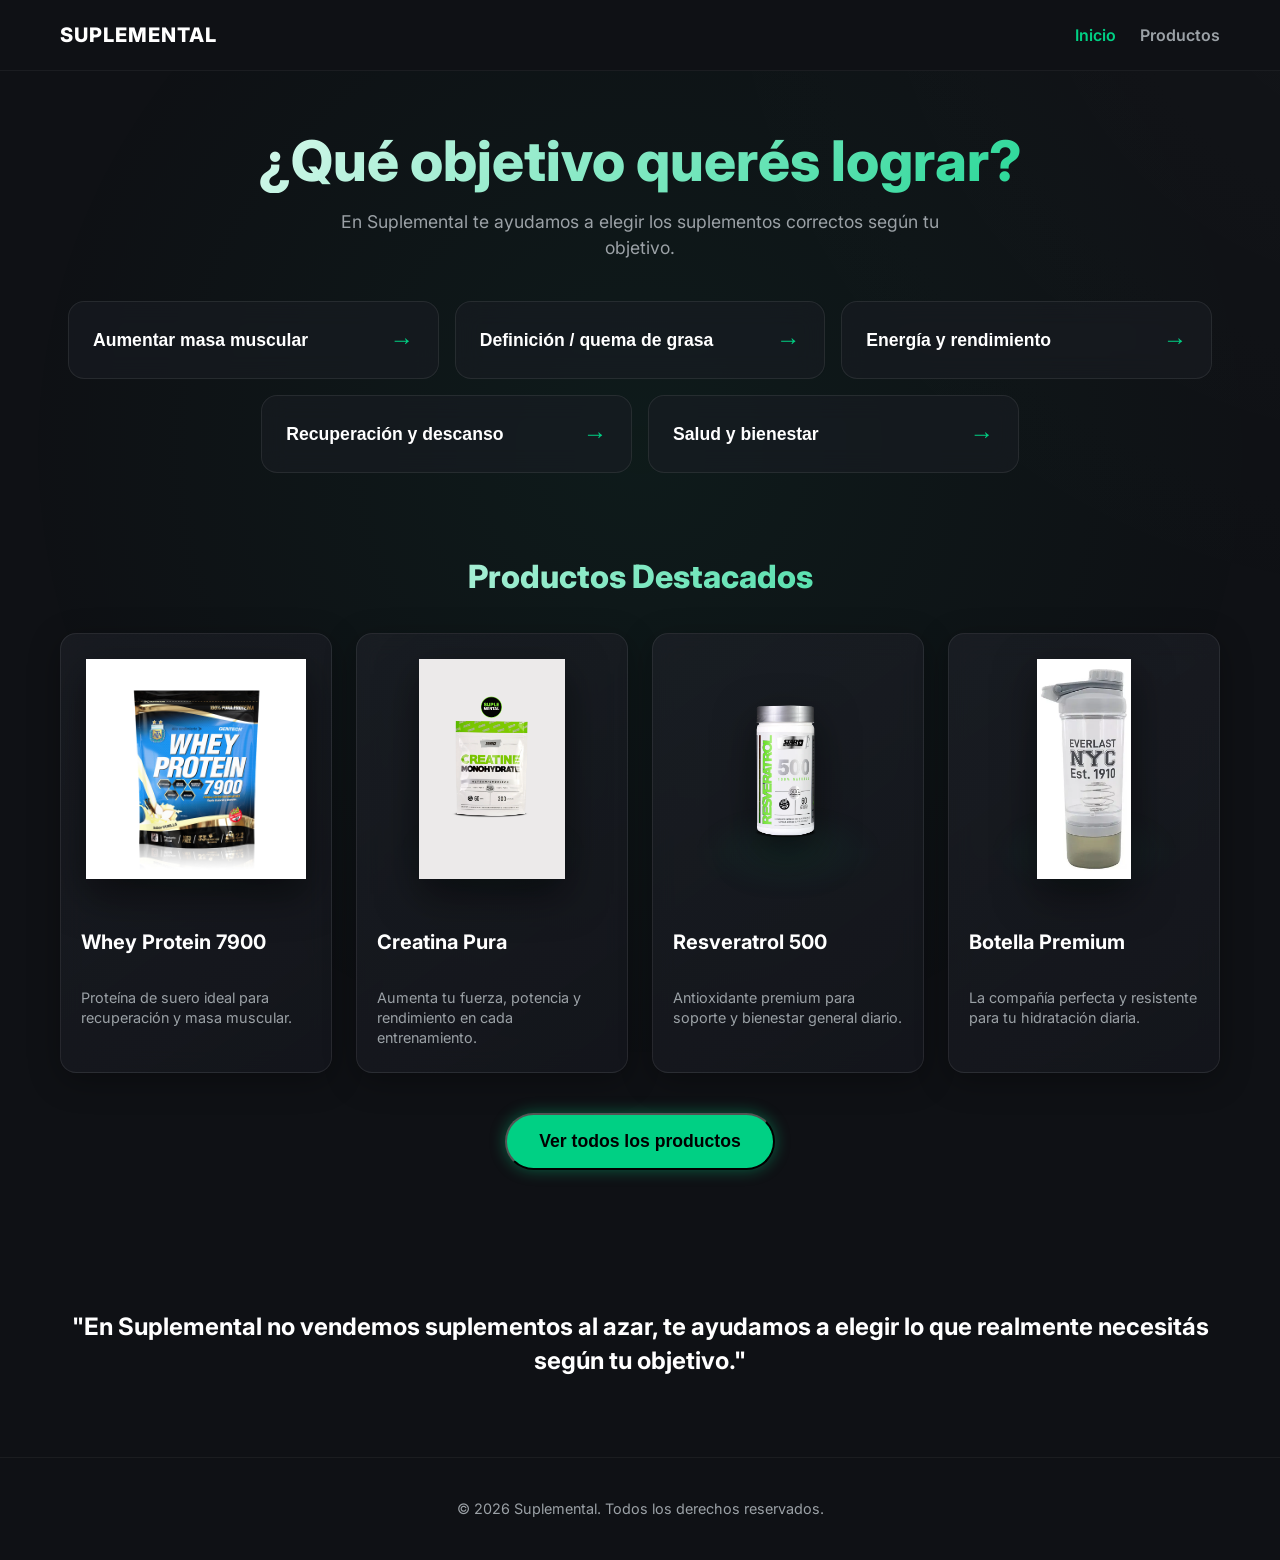
==== suplemental-landing/index.html @ ebc81d67 "primera prueba" ====
<!DOCTYPE html>
<html lang="es">
<head>
    <meta charset="UTF-8">
    <meta name="viewport" content="width=device-width, initial-scale=1.0, maximum-scale=1.0, user-scalable=no">
    <meta name="description" content="Suplemental te ayuda a elegir los suplementos correctos según tu objetivo personal.">
    <title>Suplemental | Alcanza tu Objetivo</title>
    <link href="https://fonts.googleapis.com/css2?family=Inter:wght@400;500;700;800&display=swap" rel="stylesheet">
    <link rel="stylesheet" href="css/main.css">
</head>
<body>
    
    <nav class="navbar">
        <div class="container nav-container">
            <div class="logo">SUPLEMENTAL</div>
            <ul class="nav-links">
                <li><a href="#" id="link-home" class="active">Inicio</a></li>
                <li><a href="#" id="link-products">Productos</a></li>
            </ul>
        </div>
    </nav>

    <main id="app-container">
        
        <!-- HOME VIEW -->
        <section id="view-home" class="view active">
            
            <header class="hero">
                <div class="container">
                    <h1 class="hero-title">¿Qué objetivo querés lograr?</h1>
                    <p class="hero-subtitle">En Suplemental te ayudamos a elegir los suplementos correctos según tu objetivo.</p>
                </div>
            </header>

            <section class="objectives-section">
                <div class="container">
                    <div class="objectives-grid">
                        <button class="card-objective" data-target="masa">
                            <div class="card-content">
                                <h3>Aumentar masa muscular</h3>
                                <div class="card-arrow">→</div>
                            </div>
                        </button>
                        <button class="card-objective" data-target="definicion">
                            <div class="card-content">
                                <h3>Definición / quema de grasa</h3>
                                <div class="card-arrow">→</div>
                            </div>
                        </button>
                        <button class="card-objective" data-target="energia">
                            <div class="card-content">
                                <h3>Energía y rendimiento</h3>
                                <div class="card-arrow">→</div>
                            </div>
                        </button>
                        <button class="card-objective" data-target="recuperacion">
                            <div class="card-content">
                                <h3>Recuperación y descanso</h3>
                                <div class="card-arrow">→</div>
                            </div>
                        </button>
                        <button class="card-objective" data-target="salud">
                            <div class="card-content">
                                <h3>Salud y bienestar</h3>
                                <div class="card-arrow">→</div>
                            </div>
                        </button>
                    </div>
                </div>
            </section>

            <!-- Premium Product Showcase -->
            <section class="products-showcase">
                <div class="container">
                    <h2 class="showcase-title">Productos Destacados</h2>
                    <div class="products-grid">
                        <div class="product-card">
                            <div class="product-img-wrapper">
                                <img src="img-imp/whey_protein.jpg" alt="Whey Protein 7900 Vainilla">
                            </div>
                            <div class="product-info">
                                <h3>Whey Protein 7900</h3>
                                <p>Proteína de suero ideal para recuperación y masa muscular.</p>
                            </div>
                        </div>
                        <div class="product-card">
                            <div class="product-img-wrapper">
                                <img src="img-imp/creatina.png" alt="Creatina Monohidratada">
                            </div>
                            <div class="product-info">
                                <h3>Creatina Pura</h3>
                                <p>Aumenta tu fuerza, potencia y rendimiento en cada entrenamiento.</p>
                            </div>
                        </div>
                        <div class="product-card">
                            <div class="product-img-wrapper">
                                <img src="img-imp/resveratrol.webp" alt="Resveratrol 500">
                            </div>
                            <div class="product-info">
                                <h3>Resveratrol 500</h3>
                                <p>Antioxidante premium para soporte y bienestar general diario.</p>
                            </div>
                        </div>
                        <div class="product-card">
                            <div class="product-img-wrapper">
                                <img src="img-imp/botella.webp" alt="Botella Premium">
                            </div>
                            <div class="product-info">
                                <h3>Botella Premium</h3>
                                <p>La compañía perfecta y resistente para tu hidratación diaria.</p>
                            </div>
                        </div>
                    </div>
                    
                    <div style="text-align: center; margin-top: 40px;">
                        <button id="btn-view-all" class="btn-cta" style="animation: none;">Ver todos los productos</button>
                    </div>
                </div>
            </section>

            <!-- Brand Concept -->
            <section class="concept-section">
                <div class="container">
                    <h2 class="concept-message">"En Suplemental no vendemos suplementos al azar, te ayudamos a elegir lo que realmente necesitás según tu objetivo."</h2>
                </div>
            </section>

        </section>

        <!-- DYNAMIC OBJECTIVE VIEW -->
        <section id="view-objective" class="view">
            <div class="container">
                <button class="btn-back" id="btn-back">
                    <span class="icon">←</span> Volver a objetivos
                </button>
                
                <div id="objective-dynamic-content" class="objective-content">
                    <!-- Javascript will inject the content here -->
                </div>
            </div>
        </section>

        <!-- PRODUCTS VIEW -->
        <section id="view-products" class="view">
            <div class="container">
                <header class="products-header">
                    <h2>Catálogo de Productos</h2>
                    <p>Encuentra todo lo que necesitas para tu entrenamiento</p>
                </header>

                <div class="filters-container">
                    <!-- Brand Filters -->
                    <div class="filter-group">
                        <span class="filter-label">Marca:</span>
                        <div class="filter-buttons" id="brand-filters">
                            <button class="filter-btn active" data-filter="all">Todas</button>
                            <button class="filter-btn" data-filter="Star Nutrition">Star Nutrition</button>
                            <button class="filter-btn" data-filter="Body Advance">Body Advance</button>
                        </div>
                    </div>

                    <!-- Category Filters -->
                    <div class="filter-group">
                        <span class="filter-label">Categoría:</span>
                        <div class="filter-buttons" id="category-filters">
                            <button class="filter-btn active" data-filter="all">Todas</button>
                            <button class="filter-btn" data-filter="proteina">Proteínas</button>
                            <button class="filter-btn" data-filter="creatina">Creatinas</button>
                            <button class="filter-btn" data-filter="aminoacidos">Aminoácidos</button>
                            <button class="filter-btn" data-filter="energia">Energía / Pre-entreno</button>
                            <button class="filter-btn" data-filter="salud">Salud / Bienestar</button>
                            <button class="filter-btn" data-filter="accesorios">Accesorios</button>
                        </div>
                    </div>
                </div>

                <!-- Products Grid -->
                <div id="catalog-grid" class="products-grid catalog-mode">
                    <!-- Javascript will inject the product cards here -->
                </div>
            </div>
        </section>

    </main>

    <footer class="footer">
        <div class="container">
            <p>&copy; 2026 Suplemental. Todos los derechos reservados.</p>
        </div>
    </footer>

    <script src="js/data.js"></script>
    <script src="js/app.js"></script>
</body>
</html>
---- suplemental-landing/css/main.css ----
/* ==========================================================================
   CSS Variables & Settings
   ========================================================================== */
:root {
  /* Colors - Premium Dark Theme with Vibrant Accents */
  --bg-dark: #0f1115;
  --bg-surface: #1a1d24;
  --bg-surface-hover: #232730;
  
  --primary-accent: #00d084;   /* Energetic neon green */
  --primary-hover: #00e691;
  
  --text-main: #ffffff;
  --text-secondary: #9ba1a6;
  
  /* Typography */
  --font-family: 'Inter', system-ui, -apple-system, sans-serif;
  
  /* Layout & Spacing */
  --radius-sm: 8px;
  --radius-md: 16px;
  --radius-lg: 24px;
  --transition-speed: 0.3s;
}

/* ==========================================================================
   Reset & Base
   ========================================================================== */
* {
  margin: 0;
  padding: 0;
  box-sizing: border-box;
  -webkit-tap-highlight-color: transparent; /* Remove blue highlight on mobile */
}

body {
  font-family: var(--font-family);
  background-color: var(--bg-dark);
  color: var(--text-main);
  line-height: 1.5;
  overflow-x: hidden;
  position: relative;
}

body::before {
  content: '';
  position: fixed;
  top: -50%;
  left: -50%;
  width: 200%;
  height: 200%;
  background: radial-gradient(circle at 50% 50%, rgba(0, 208, 132, 0.05) 0%, transparent 40%),
              radial-gradient(circle at 80% 20%, rgba(255, 255, 255, 0.02) 0%, transparent 30%);
  z-index: -1;
  pointer-events: none;
  animation: bgPulse 15s ease-in-out infinite alternate;
}

@keyframes bgPulse {
  0% { transform: scale(1) translateY(0); }
  100% { transform: scale(1.1) translateY(-2%); }
}

.container {
  width: 100%;
  max-width: 1200px;
  margin: 0 auto;
  padding: 0 20px;
}

.navbar {
  padding: 20px 0;
  top: 0;
  z-index: 100;
  background-color: var(--bg-dark);
  border-bottom: 1px solid rgba(255, 255, 255, 0.05);
  position: sticky;
}

.nav-container {
  display: flex;
  justify-content: space-between;
  align-items: center;
}

.logo {
  font-size: 1.25rem;
  font-weight: 800;
  letter-spacing: 1px;
  color: var(--text-main);
}

.nav-links {
  list-style: none;
  display: flex;
  gap: 24px;
}

.nav-links a {
  color: var(--text-secondary);
  text-decoration: none;
  font-weight: 600;
  font-size: 1rem;
  transition: color var(--transition-speed);
}

.nav-links a:hover,
.nav-links a.active {
  color: var(--primary-accent);
}

/* ==========================================================================
   View Management (SPA logic)
   ========================================================================== */
.view {
  display: none;
  opacity: 0;
  transition: opacity var(--transition-speed) ease-in-out;
}

.view.active {
  display: block;
  opacity: 1;
}

/* ==========================================================================
   Hero Section
   ========================================================================== */
.hero {
  padding: 60px 0 40px;
}

.hero-title {
  font-size: 2.5rem;
  font-weight: 800;
  line-height: 1.1;
  margin-bottom: 16px;
  text-align: center;
  background: linear-gradient(135deg, #ffffff 0%, var(--primary-accent) 100%);
  -webkit-background-clip: text;
  background-clip: text;
  -webkit-text-fill-color: transparent;
  color: transparent;
}

.hero-subtitle {
  font-size: 1.1rem;
  color: var(--text-secondary);
  max-width: 600px;
  text-align: center;
  margin-left: auto;
  margin-right: auto;
}

/* ==========================================================================
   Objectives Cards
   ========================================================================== */
.objectives-grid {
  display: flex;
  flex-direction: column;
  gap: 16px;
  margin-bottom: 40px;
}

.card-objective {
  background-color: rgba(26, 29, 36, 0.6);
  backdrop-filter: blur(12px);
  -webkit-backdrop-filter: blur(12px);
  border: 1px solid rgba(255, 255, 255, 0.08);
  border-radius: var(--radius-md);
  padding: 24px;
  text-align: left;
  cursor: pointer;
  transition: transform var(--transition-speed), background-color var(--transition-speed), border-color var(--transition-speed), box-shadow var(--transition-speed);
  color: var(--text-main);
  display: block;
  width: 100%;
  position: relative;
  overflow: hidden;
}

.card-objective::after {
  content: '';
  position: absolute;
  top: 0;
  left: -100%;
  width: 50%;
  height: 100%;
  background: linear-gradient(90deg, transparent, rgba(255,255,255,0.03), transparent);
  transform: skewX(-20deg);
  transition: 0.6s;
}

.card-objective:hover::after {
  left: 200%;
}

.card-objective:hover {
  background-color: rgba(35, 39, 48, 0.8);
  border-color: rgba(0, 208, 132, 0.4);
  box-shadow: 0 8px 32px rgba(0, 208, 132, 0.15);
}

.card-objective:active {
  transform: scale(0.98);
}

.card-content {
  display: flex;
  justify-content: space-between;
  align-items: center;
}

.card-content h3 {
  font-size: 1.1rem;
  font-weight: 600;
}

.card-arrow {
  color: var(--primary-accent);
  font-size: 1.5rem;
  font-weight: bold;
  transition: transform 0.2s;
}

/* Desktop Hover */
@media (min-width: 768px) {
  .card-objective:hover {
    transform: translateY(-4px);
  }
  
  .card-objective:hover .card-arrow {
    transform: translateX(4px);
  }
}

/* ==========================================================================
   Products Showcase
   ========================================================================== */
.products-showcase {
  margin: 60px 0;
  text-align: center;
}

.showcase-title {
  font-size: 2rem;
  font-weight: 800;
  margin-bottom: 32px;
  background: linear-gradient(135deg, #ffffff 0%, var(--primary-accent) 100%);
  -webkit-background-clip: text;
  background-clip: text;
  -webkit-text-fill-color: transparent;
  color: transparent;
}

.products-grid {
  display: grid;
  grid-template-columns: repeat(2, 1fr);
  gap: 16px;
}

.product-card {
  background: linear-gradient(145deg, rgba(30, 33, 40, 0.7) 0%, rgba(20, 22, 28, 0.9) 100%);
  backdrop-filter: blur(12px);
  -webkit-backdrop-filter: blur(12px);
  border: 1px solid rgba(255, 255, 255, 0.08);
  border-radius: var(--radius-md);
  overflow: hidden;
  transition: transform 0.4s cubic-bezier(0.175, 0.885, 0.32, 1.275), box-shadow 0.4s ease, border-color 0.4s ease;
  display: flex;
  flex-direction: column;
  box-shadow: 0 8px 32px rgba(0, 0, 0, 0.3);
}

.product-card:hover {
  transform: translateY(-8px) scale(1.02);
  box-shadow: 0 15px 40px rgba(0, 208, 132, 0.2), 0 0 20px rgba(0, 208, 132, 0.1);
  border-color: rgba(0, 208, 132, 0.5);
}

.product-img-wrapper {
  width: 100%;
  aspect-ratio: 1;
  background-color: transparent; /* Changed from white for premium dark mode look */
  display: flex;
  align-items: center;
  justify-content: center;
  padding: 10px;
  position: relative;
}

.product-img-wrapper::before {
  content: '';
  position: absolute;
  width: 70%;
  height: 30%;
  bottom: 5%;
  background: radial-gradient(ellipse at center, rgba(0, 208, 132, 0.15) 0%, transparent 70%);
  filter: blur(10px);
  z-index: 0;
  opacity: 0.5;
  transition: opacity 0.5s ease;
}

.product-card:hover .product-img-wrapper::before {
  opacity: 1;
}

.product-img-wrapper img {
  width: 100%;
  height: 100%;
  max-height: 220px;
  object-fit: contain;
  mix-blend-mode: normal;
  filter: drop-shadow(0 15px 20px rgba(0,0,0,0.5));
  transition: transform 0.5s ease;
  z-index: 1;
}

.product-card:hover .product-img-wrapper img {
  transform: scale(1.1);
}

.product-info {
  padding: 24px 20px;
  text-align: left;
  flex-grow: 1;
  display: flex;
  flex-direction: column;
}

.product-info h3 {
  font-size: 1.25rem;
  margin-bottom: 8px;
  color: var(--text-main);
  font-weight: 700;
  display: -webkit-box;
  -webkit-line-clamp: 2;
  line-clamp: 2;
  -webkit-box-orient: vertical;
  overflow: hidden;
  min-height: 3.2rem; /* Ensure 2 lines exact height */
  line-height: 1.4;
}

.product-info p {
  color: var(--text-secondary);
  font-size: 0.9rem;
  line-height: 1.4;
}

/* ==========================================================================
   Brand Concept
   ========================================================================== */
.concept-section {
  padding: 60px 0 80px;
  text-align: center;
}

.concept-message {
  font-size: 1.5rem;
  font-weight: 700;
  line-height: 1.4;
  color: var(--text-main);
}

/* ==========================================================================
   Footer
   ========================================================================== */
.footer {
  padding: 40px 0;
  text-align: center;
  color: var(--text-secondary);
  font-size: 0.9rem;
  border-top: 1px solid rgba(255, 255, 255, 0.05);
}

/* ==========================================================================
   Objective Dynamic View Area
   ========================================================================== */
#view-objective {
  padding: 40px 0;
}

.btn-back {
  background: none;
  border: none;
  color: var(--text-secondary);
  font-family: var(--font-family);
  font-size: 1rem;
  font-weight: 600;
  cursor: pointer;
  display: flex;
  align-items: center;
  gap: 8px;
  margin-bottom: 32px;
  transition: color var(--transition-speed);
}

.btn-back:hover {
  color: var(--text-main);
}

.objective-header h2 {
  font-size: 2rem;
  font-weight: 800;
  color: var(--primary-accent);
  margin-bottom: 24px;
}

.objective-problem {
  background-color: rgba(255, 255, 255, 0.03);
  border-left: 4px solid var(--text-secondary);
  padding: 16px 24px;
  border-radius: 0 var(--radius-sm) var(--radius-sm) 0;
  margin-bottom: 32px;
  font-size: 1.1rem;
}

.objective-offer h3 {
  font-size: 1.5rem;
  margin-bottom: 16px;
}

.sup-list {
  list-style: none;
  margin-bottom: 40px;
}

.sup-item {
  background-color: var(--bg-surface);
  margin-bottom: 12px;
  padding: 16px;
  border-radius: var(--radius-sm);
  border: 1px solid rgba(255,255,255,0.05);
}

.sup-item strong {
  color: var(--primary-accent);
}

/* ==========================================================================
   Combo Section
   ========================================================================== */
.objective-combo {
  background: linear-gradient(135deg, rgba(0, 208, 132, 0.1) 0%, rgba(0, 0, 0, 0) 100%);
  border: 1px solid rgba(0, 208, 132, 0.3);
  border-radius: var(--radius-md);
  padding: 32px;
  text-align: center;
  position: relative;
  overflow: hidden;
}

.combo-badge {
  display: inline-block;
  background-color: var(--primary-accent);
  color: #000;
  font-size: 0.8rem;
  font-weight: 800;
  text-transform: uppercase;
  padding: 4px 12px;
  border-radius: 20px;
  margin-bottom: 16px;
}

.objective-combo h3 {
  font-size: 1.8rem;
  margin-bottom: 16px;
}

.combo-desc {
  font-size: 1.1rem;
  margin-bottom: 12px;
  color: var(--text-main);
}

.combo-explanation {
  color: var(--text-secondary);
  margin-bottom: 32px;
  font-size: 0.95rem;
}

.btn-cta {
  display: inline-block;
  background-color: var(--primary-accent);
  color: #000;
  font-weight: 800;
  font-size: 1.1rem;
  text-decoration: none;
  padding: 16px 32px;
  border-radius: 30px;
  transition: transform 0.2s, box-shadow 0.2s, background-color 0.2s;
  cursor: pointer;
  box-shadow: 0 0 15px rgba(0, 208, 132, 0.4);
  animation: pulseButton 2s infinite;
}

@keyframes pulseButton {
  0% { box-shadow: 0 0 0 0 rgba(0, 208, 132, 0.4); }
  70% { box-shadow: 0 0 0 15px rgba(0, 208, 132, 0); }
  100% { box-shadow: 0 0 0 0 rgba(0, 208, 132, 0); }
}

.btn-cta:hover {
  background-color: var(--primary-hover);
  transform: translateY(-2px);
  animation: none;
  box-shadow: 0 6px 20px rgba(0, 208, 132, 0.6);
}

.btn-cta:active {
  transform: translateY(0);
}

/* ==========================================================================
   Products Catalog View
   ========================================================================== */
#view-products {
  padding: 40px 0;
}

.products-header {
  text-align: center;
  margin-bottom: 40px;
}

.products-header h2 {
  font-size: 2.5rem;
  font-weight: 800;
  color: var(--primary-accent);
  margin-bottom: 12px;
}

.products-header p {
  color: var(--text-secondary);
  font-size: 1.1rem;
}

/* --- Filters --- */
.filters-container {
  background-color: rgba(26, 29, 36, 0.6);
  backdrop-filter: blur(12px);
  -webkit-backdrop-filter: blur(12px);
  border: 1px solid rgba(255, 255, 255, 0.08);
  border-radius: var(--radius-md);
  padding: 24px;
  margin-bottom: 40px;
  display: flex;
  flex-direction: column;
  gap: 24px;
}

.filter-group {
  display: flex;
  flex-direction: column;
  gap: 12px;
}

.filter-label {
  font-weight: 700;
  color: var(--text-main);
  font-size: 1rem;
}

.filter-buttons {
  display: flex;
  flex-wrap: wrap;
  gap: 12px;
}

.filter-btn {
  background-color: rgba(255, 255, 255, 0.05);
  border: 1px solid rgba(255, 255, 255, 0.1);
  color: var(--text-secondary);
  padding: 8px 16px;
  border-radius: 20px;
  font-family: var(--font-family);
  font-size: 0.9rem;
  font-weight: 600;
  cursor: pointer;
  transition: all var(--transition-speed);
}

.filter-btn:hover {
  background-color: rgba(255, 255, 255, 0.1);
  color: var(--text-main);
}

.filter-btn.active {
  background-color: rgba(0, 208, 132, 0.15);
  border-color: var(--primary-accent);
  color: var(--primary-accent);
  box-shadow: 0 0 10px rgba(0, 208, 132, 0.2);
}

/* --- Catalog Grid Modifications --- */

.products-grid.single-product {
  grid-template-columns: 1fr;
  max-width: 420px;
  margin-left: auto;
  margin-right: auto;
}

.catalog-mode .product-card .price {
  font-size: 1.5rem;
  font-weight: 800;
  color: var(--primary-accent);
  margin-top: 16px;
}

.catalog-mode .product-card .brand {
  font-size: 0.8rem;
  text-transform: uppercase;
  letter-spacing: 1px;
  color: var(--text-secondary);
  margin-bottom: 4px;
  white-space: nowrap;
  overflow: hidden;
  text-overflow: ellipsis;
  min-height: 18px;
}

.no-results {
  text-align: center;
  padding: 60px 0;
  color: var(--text-secondary);
  font-size: 1.2rem;
  width: 100%;
  grid-column: 1 / -1;
}

/* --- Variant Selectors & Buy Button --- */
.variant-selectors {
  margin: 12px 0;
  display: flex;
  flex-direction: column;
  gap: 8px;
  min-height: 72px; /* Force identical height regardless of configuration */
}

.selector-group {
  display: flex;
  flex-wrap: wrap;
  gap: 6px;
  align-items: center;
}

.selector-label {
  font-size: 0.8rem;
  color: var(--text-secondary);
  font-weight: 600;
  width: 100%;
  margin-bottom: 2px;
}

.chip {
  background-color: rgba(255, 255, 255, 0.05);
  border: 1px solid rgba(255, 255, 255, 0.1);
  color: var(--text-main);
  padding: 4px 10px;
  border-radius: 12px;
  font-size: 0.8rem;
  cursor: pointer;
  transition: all 0.2s;
  font-family: var(--font-family);
}

.chip:not(.disabled):hover {
  background-color: rgba(255, 255, 255, 0.1);
}

.chip.active {
  background-color: rgba(0, 208, 132, 0.2);
  border-color: var(--primary-accent);
  color: var(--primary-accent);
}

.chip.disabled {
  opacity: 0.3;
  cursor: not-allowed;
}

.variant-name {
  font-size: 0.85rem;
  color: var(--text-secondary);
  margin-top: 8px;
  margin-bottom: 8px;
  min-height: 2.4rem; /* Ensure 2 lines exact height */
  display: -webkit-box;
  -webkit-line-clamp: 2;
  line-clamp: 2;
  -webkit-box-orient: vertical;
  overflow: hidden;
  line-height: 1.2;
}

.btn-buy {
  display: block;
  width: 100%;
  text-align: center;
  background-color: var(--primary-accent);
  color: #000;
  font-weight: 800;
  text-decoration: none;
  padding: 12px;
  border-radius: var(--radius-sm);
  margin-top: auto;
  transition: background-color 0.2s, transform 0.2s, box-shadow 0.2s;
  box-shadow: 0 4px 15px rgba(0, 208, 132, 0.2);
}

.btn-buy:hover {
  background-color: var(--primary-hover);
  transform: translateY(-2px);
  box-shadow: 0 6px 20px rgba(0, 208, 132, 0.4);
}

.product-photo {
  width: 100%;
  height: 100%;
  object-fit: contain;
}

@keyframes imgAppear {
  from { opacity: 0.5; transform: scale(0.98); }
  to { opacity: 1; transform: scale(1); }
}

.img-appear {
  animation: imgAppear 0.3s ease-out forwards;
}

/* ==========================================================================
   Media Queries for Desktop
   ========================================================================== */
@media (min-width: 768px) {
  .hero-title {
    font-size: 3.5rem;
  }
  
  .objectives-grid {
    flex-direction: row;
    flex-wrap: wrap;
    justify-content: center;
  }
  
  .card-objective {
    width: calc(33.333% - 16px);
  }
  
  .products-showcase {
    margin: 80px 0;
  }

  .nav-container {
      flex-direction: row;
  }

  .products-grid {
    grid-template-columns: repeat(auto-fit, minmax(240px, 1fr));
    gap: 24px;
  }
  
  .products-grid.catalog-mode {
    grid-template-columns: repeat(auto-fill, minmax(280px, 1fr));
  }

  .filter-group {
      flex-direction: row;
      align-items: center;
  }
}
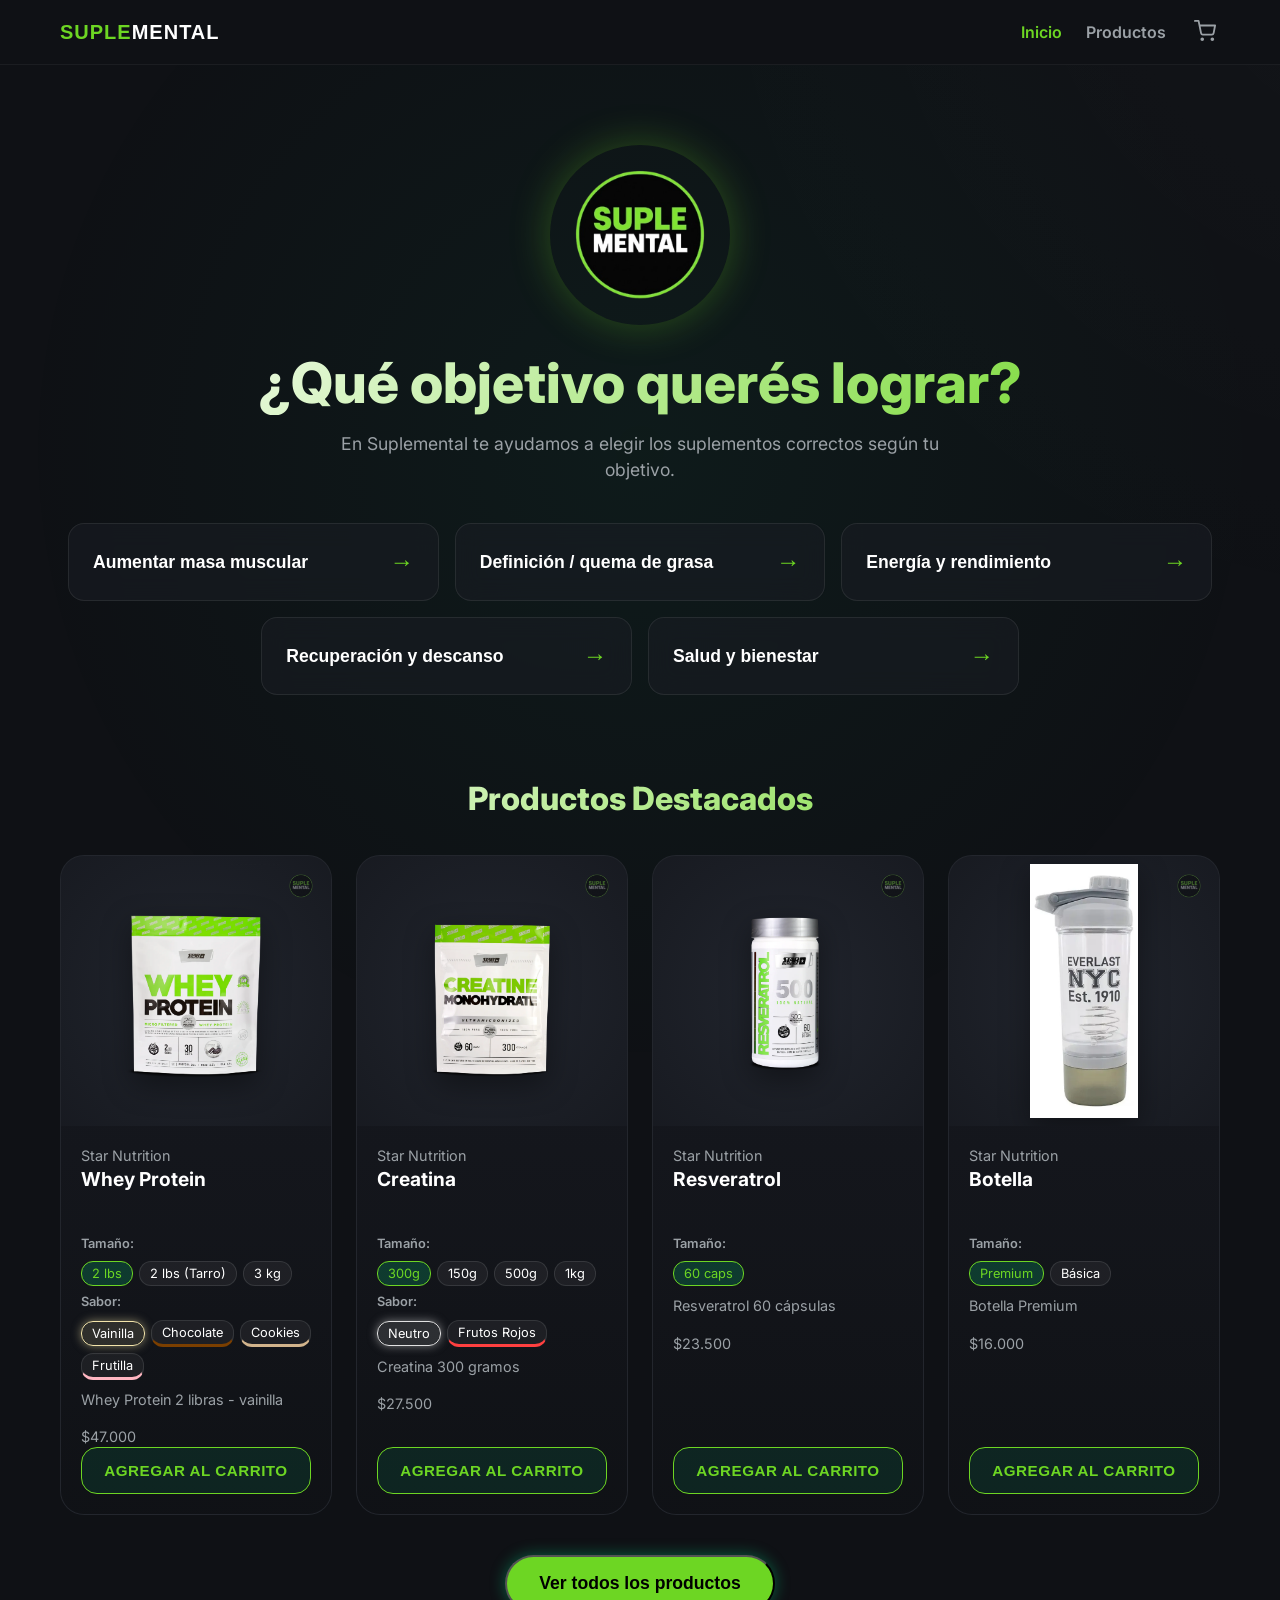
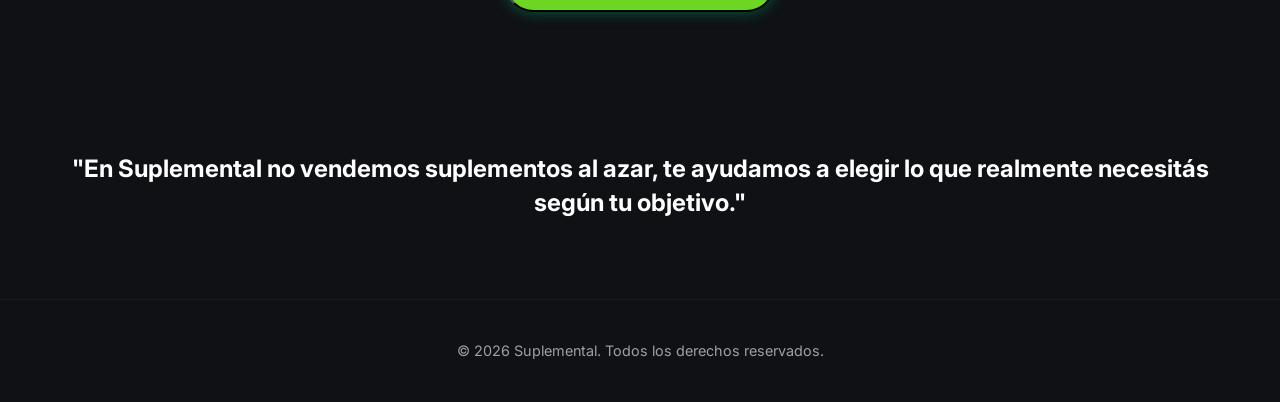
==== commit 1f9d4d87: "img actualizacion" ====
--- a/suplemental-landing/index.html
+++ b/suplemental-landing/index.html
@@ -12,10 +12,16 @@
     
     <nav class="navbar">
         <div class="container nav-container">
-            <div class="logo">SUPLEMENTAL</div>
+            <button id="logo-home-btn" class="logo" aria-label="Ir al inicio"><span class="logo-suple">SUPLE</span><span class="logo-mental">MENTAL</span></button>
             <ul class="nav-links">
                 <li><a href="#" id="link-home" class="active">Inicio</a></li>
                 <li><a href="#" id="link-products">Productos</a></li>
+                <li>
+                    <button id="cart-toggle-btn" class="cart-btn" aria-label="Abrir carrito">
+                        <svg xmlns="http://www.w3.org/2000/svg" width="22" height="22" viewBox="0 0 24 24" fill="none" stroke="currentColor" stroke-width="2" stroke-linecap="round" stroke-linejoin="round" class="cart-icon"><circle cx="9" cy="21" r="1"></circle><circle cx="20" cy="21" r="1"></circle><path d="M1 1h4l2.68 13.39a2 2 0 0 0 2 1.61h9.72a2 2 0 0 0 2-1.61L23 6H6"></path></svg>
+                        <span id="cart-badge" class="cart-badge" style="display: none;">0</span>
+                    </button>
+                </li>
             </ul>
         </div>
     </nav>
@@ -27,6 +33,9 @@
             
             <header class="hero">
                 <div class="container">
+                    <div class="hero-logo-wrapper">
+                        <img src="img/Logos/logo sup.webp" alt="Suplemental Logo" class="hero-logo">
+                    </div>
                     <h1 class="hero-title">¿Qué objetivo querés lograr?</h1>
                     <p class="hero-subtitle">En Suplemental te ayudamos a elegir los suplementos correctos según tu objetivo.</p>
                 </div>
@@ -76,7 +85,7 @@
                     <div class="products-grid">
                         <div class="product-card">
                             <div class="product-img-wrapper">
-                                <img src="img-imp/whey_protein.jpg" alt="Whey Protein 7900 Vainilla">
+                                <img src="img/todas/A012.webp" alt="Whey Protein 7900 Vainilla">
                             </div>
                             <div class="product-info">
                                 <h3>Whey Protein 7900</h3>
@@ -85,7 +94,7 @@
                         </div>
                         <div class="product-card">
                             <div class="product-img-wrapper">
-                                <img src="img-imp/creatina.png" alt="Creatina Monohidratada">
+                                <img src="img/todas/A001.webp" alt="Creatina Monohidratada">
                             </div>
                             <div class="product-info">
                                 <h3>Creatina Pura</h3>
@@ -94,7 +103,7 @@
                         </div>
                         <div class="product-card">
                             <div class="product-img-wrapper">
-                                <img src="img-imp/resveratrol.webp" alt="Resveratrol 500">
+                                <img src="img/todas/A027.webp" alt="Resveratrol 500">
                             </div>
                             <div class="product-info">
                                 <h3>Resveratrol 500</h3>
@@ -103,7 +112,7 @@
                         </div>
                         <div class="product-card">
                             <div class="product-img-wrapper">
-                                <img src="img-imp/botella.webp" alt="Botella Premium">
+                                <img src="img/Accesorios/A029(1).webp" alt="Botella Premium">
                             </div>
                             <div class="product-info">
                                 <h3>Botella Premium</h3>
@@ -149,28 +158,60 @@
                 </header>
 
                 <div class="filters-container">
-                    <!-- Brand Filters -->
-                    <div class="filter-group">
-                        <span class="filter-label">Marca:</span>
-                        <div class="filter-buttons" id="brand-filters">
-                            <button class="filter-btn active" data-filter="all">Todas</button>
-                            <button class="filter-btn" data-filter="Star Nutrition">Star Nutrition</button>
-                            <button class="filter-btn" data-filter="Body Advance">Body Advance</button>
-                        </div>
-                    </div>
-
-                    <!-- Category Filters -->
-                    <div class="filter-group">
-                        <span class="filter-label">Categoría:</span>
-                        <div class="filter-buttons" id="category-filters">
-                            <button class="filter-btn active" data-filter="all">Todas</button>
-                            <button class="filter-btn" data-filter="proteina">Proteínas</button>
-                            <button class="filter-btn" data-filter="creatina">Creatinas</button>
-                            <button class="filter-btn" data-filter="aminoacidos">Aminoácidos</button>
-                            <button class="filter-btn" data-filter="energia">Energía / Pre-entreno</button>
-                            <button class="filter-btn" data-filter="salud">Salud / Bienestar</button>
-                            <button class="filter-btn" data-filter="accesorios">Accesorios</button>
-                        </div>
+                    <p class="filters-hint">¿Buscás algo en particular? Filtrá por marca o categoría.</p>
+
+                    <div class="dropdowns-row">
+                        <!-- Brand Dropdown -->
+                        <div class="custom-dropdown" id="brand-dropdown">
+                            <button class="dropdown-toggle" id="brand-toggle">
+                                <span class="dropdown-label">Marca</span>
+                                <span class="dropdown-value" id="brand-value">Todas</span>
+                                <span class="dropdown-arrow">▾</span>
+                            </button>
+                            <div class="dropdown-menu" id="brand-menu">
+                                <button class="dropdown-item active" data-filter="all" data-group="brand"><span>Todas</span></button>
+                                <button class="dropdown-item" data-filter="Star Nutrition" data-group="brand">
+                                    <img src="img/Logos/logo-STARNUTRITION.webp" alt="Star Nutrition" class="brand-logo-img">
+                                </button>
+                                <button class="dropdown-item" data-filter="Body Advance" data-group="brand">
+                                    <img src="img/Logos/body-advance-logo.png" alt="Body Advance" class="brand-logo-img">
+                                </button>
+                            </div>
+                        </div>
+
+                        <!-- Category Dropdown -->
+                        <div class="custom-dropdown" id="category-dropdown">
+                            <button class="dropdown-toggle" id="category-toggle">
+                                <span class="dropdown-label">Categoría</span>
+                                <span class="dropdown-value" id="category-value">Todas</span>
+                                <span class="dropdown-arrow">▾</span>
+                            </button>
+                            <div class="dropdown-menu" id="category-menu">
+                                <button class="dropdown-item active" data-filter="all" data-group="category"><span>Todas</span></button>
+                                <button class="dropdown-item" data-filter="proteina" data-group="category"><span>💪 Proteínas</span></button>
+                                <button class="dropdown-item" data-filter="creatina" data-group="category"><span>🔬 Creatinas</span></button>
+                                <button class="dropdown-item" data-filter="aminoacidos" data-group="category"><span>🔗 Aminoácidos</span></button>
+                                <button class="dropdown-item" data-filter="energia" data-group="category"><span>⚡ Energía / Pre-entreno</span></button>
+                                <button class="dropdown-item" data-filter="salud" data-group="category"><span>🫀 Salud / Bienestar</span></button>
+                                <button class="dropdown-item" data-filter="accesorios" data-group="category"><span>🎽 Accesorios</span></button>
+                            </div>
+                        </div>
+                    </div>
+
+                    <!-- Hidden filter buttons for JS compatibility -->
+                    <div id="brand-filters" style="display:none">
+                        <button class="filter-btn active" data-filter="all"></button>
+                        <button class="filter-btn" data-filter="Star Nutrition"></button>
+                        <button class="filter-btn" data-filter="Body Advance"></button>
+                    </div>
+                    <div id="category-filters" style="display:none">
+                        <button class="filter-btn active" data-filter="all"></button>
+                        <button class="filter-btn" data-filter="proteina"></button>
+                        <button class="filter-btn" data-filter="creatina"></button>
+                        <button class="filter-btn" data-filter="aminoacidos"></button>
+                        <button class="filter-btn" data-filter="energia"></button>
+                        <button class="filter-btn" data-filter="salud"></button>
+                        <button class="filter-btn" data-filter="accesorios"></button>
                     </div>
                 </div>
 
@@ -182,6 +223,34 @@
         </section>
 
     </main>
+
+    <!-- SHOPPING CART DRAWER -->
+    <div id="cart-overlay" class="cart-overlay"></div>
+    <aside id="cart-drawer" class="cart-drawer">
+        <div class="cart-header">
+            <h2>Tu Carrito</h2>
+            <button id="close-cart-btn" class="close-cart-btn" aria-label="Cerrar carrito">&times;</button>
+        </div>
+        
+        <div id="cart-items-container" class="cart-items">
+            <!-- Items injected by JS -->
+            <div class="cart-empty">
+                <p>Tu carrito está vacío.</p>
+                <button class="btn-cta btn-small" id="btn-start-shopping">Ver productos</button>
+            </div>
+        </div>
+
+        <div class="cart-footer">
+            <div class="cart-summary">
+                <span>Total estimado:</span>
+                <span id="cart-total" class="cart-total-price">$0</span>
+            </div>
+            <button id="btn-checkout" class="btn-checkout" disabled>
+                <svg xmlns="http://www.w3.org/2000/svg" width="20" height="20" viewBox="0 0 24 24" fill="none" stroke="currentColor" stroke-width="2" stroke-linecap="round" stroke-linejoin="round" style="margin-right: 8px;"><path d="M22 16.92v3a2 2 0 0 1-2.18 2 19.79 19.79 0 0 1-8.63-3.07 19.5 19.5 0 0 1-6-6 19.79 19.79 0 0 1-3.07-8.67A2 2 0 0 1 4.11 2h3a2 2 0 0 1 2 1.72 12.84 12.84 0 0 0 .7 2.81 2 2 0 0 1-.45 2.11L8.09 9.91a16 16 0 0 0 6 6l1.27-1.27a2 2 0 0 1 2.11-.45 12.84 12.84 0 0 0 2.81.7A2 2 0 0 1 22 16.92z"></path></svg>
+                Comprar por WhatsApp
+            </button>
+        </div>
+    </aside>
 
     <footer class="footer">
         <div class="container">
--- a/suplemental-landing/css/main.css
+++ b/suplemental-landing/css/main.css
@@ -7,8 +7,8 @@
   --bg-surface: #1a1d24;
   --bg-surface-hover: #232730;
   
-  --primary-accent: #00d084;   /* Energetic neon green */
-  --primary-hover: #00e691;
+  --primary-accent: #6dd623;   /* Suplemental logo lime green */
+  --primary-hover: #7ee62e;
   
   --text-main: #ffffff;
   --text-secondary: #9ba1a6;
@@ -33,6 +33,10 @@
   -webkit-tap-highlight-color: transparent; /* Remove blue highlight on mobile */
 }
 
+html {
+  scroll-behavior: smooth;
+}
+
 body {
   font-family: var(--font-family);
   background-color: var(--bg-dark);
@@ -84,10 +88,44 @@
 }
 
 .logo {
+  display: flex;
+  align-items: center;
   font-size: 1.25rem;
   font-weight: 800;
   letter-spacing: 1px;
-  color: var(--text-main);
+  cursor: pointer;
+  background: none;
+  border: none;
+  padding: 0;
+}
+
+.logo-suple {
+  color: var(--primary-accent);
+}
+
+.logo-mental {
+  color: var(--text-main);
+}
+
+.logo-img {
+  height: 44px;
+  width: auto;
+  display: block;
+}
+
+/* Hero Logo */
+.hero-logo-wrapper {
+  display: flex;
+  justify-content: center;
+  margin-bottom: 28px;
+}
+
+.hero-logo {
+  width: 180px;
+  height: 180px;
+  border-radius: 50%;
+  object-fit: cover;
+  box-shadow: 0 0 40px rgba(109, 214, 35, 0.3);
 }
 
 .nav-links {
@@ -127,7 +165,7 @@
    Hero Section
    ========================================================================== */
 .hero {
-  padding: 60px 0 40px;
+  padding: 80px 0 40px;
 }
 
 .hero-title {
@@ -255,50 +293,49 @@
 
 .products-grid {
   display: grid;
-  grid-template-columns: repeat(2, 1fr);
-  gap: 16px;
+  grid-template-columns: 1fr;
+  gap: 32px;
 }
 
 .product-card {
-  background: linear-gradient(145deg, rgba(30, 33, 40, 0.7) 0%, rgba(20, 22, 28, 0.9) 100%);
-  backdrop-filter: blur(12px);
-  -webkit-backdrop-filter: blur(12px);
-  border: 1px solid rgba(255, 255, 255, 0.08);
-  border-radius: var(--radius-md);
+  background: var(--bg-surface);
+  border: 1px solid rgba(255, 255, 255, 0.04);
+  border-radius: var(--radius-lg);
   overflow: hidden;
-  transition: transform 0.4s cubic-bezier(0.175, 0.885, 0.32, 1.275), box-shadow 0.4s ease, border-color 0.4s ease;
+  transition: all 0.4s cubic-bezier(0.175, 0.885, 0.32, 1.275);
   display: flex;
   flex-direction: column;
-  box-shadow: 0 8px 32px rgba(0, 0, 0, 0.3);
+  position: relative;
 }
 
 .product-card:hover {
-  transform: translateY(-8px) scale(1.02);
-  box-shadow: 0 15px 40px rgba(0, 208, 132, 0.2), 0 0 20px rgba(0, 208, 132, 0.1);
-  border-color: rgba(0, 208, 132, 0.5);
+  transform: translateY(-6px);
+  border-color: rgba(0, 208, 132, 0.3);
+  box-shadow: 0 12px 30px rgba(0, 0, 0, 0.4), 0 0 20px rgba(0, 208, 132, 0.1);
 }
 
 .product-img-wrapper {
   width: 100%;
   aspect-ratio: 1;
-  background-color: transparent; /* Changed from white for premium dark mode look */
+  background: radial-gradient(circle at center, rgba(35, 39, 48, 0.8) 0%, rgba(20, 22, 28, 0.4) 100%);
   display: flex;
   align-items: center;
   justify-content: center;
-  padding: 10px;
+  padding: 8px;
   position: relative;
+  overflow: hidden;
 }
 
 .product-img-wrapper::before {
   content: '';
   position: absolute;
-  width: 70%;
-  height: 30%;
-  bottom: 5%;
-  background: radial-gradient(ellipse at center, rgba(0, 208, 132, 0.15) 0%, transparent 70%);
-  filter: blur(10px);
+  width: 150px;
+  height: 150px;
+  background: rgba(0, 208, 132, 0.15);
+  filter: blur(40px);
   z-index: 0;
-  opacity: 0.5;
+  border-radius: 50%;
+  opacity: 0;
   transition: opacity 0.5s ease;
 }
 
@@ -309,38 +346,37 @@
 .product-img-wrapper img {
   width: 100%;
   height: 100%;
-  max-height: 220px;
   object-fit: contain;
-  mix-blend-mode: normal;
-  filter: drop-shadow(0 15px 20px rgba(0,0,0,0.5));
-  transition: transform 0.5s ease;
+  filter: drop-shadow(0 10px 15px rgba(0,0,0,0.4));
+  transition: transform 0.5s cubic-bezier(0.175, 0.885, 0.32, 1.275);
   z-index: 1;
 }
 
 .product-card:hover .product-img-wrapper img {
-  transform: scale(1.1);
+  transform: scale(1.08) translateY(-4px);
 }
 
 .product-info {
-  padding: 24px 20px;
+  padding: 20px;
   text-align: left;
   flex-grow: 1;
   display: flex;
   flex-direction: column;
+  background: linear-gradient(180deg, rgba(20, 22, 28, 0.95) 0%, rgba(15, 17, 21, 0.95) 100%);
 }
 
 .product-info h3 {
-  font-size: 1.25rem;
-  margin-bottom: 8px;
+  font-size: 1.2rem;
+  margin-bottom: 12px;
   color: var(--text-main);
   font-weight: 700;
+  line-height: 1.3;
   display: -webkit-box;
   -webkit-line-clamp: 2;
   line-clamp: 2;
   -webkit-box-orient: vertical;
   overflow: hidden;
-  min-height: 3.2rem; /* Ensure 2 lines exact height */
-  line-height: 1.4;
+  min-height: 3.1rem;
 }
 
 .product-info p {
@@ -539,59 +575,274 @@
 
 /* --- Filters --- */
 .filters-container {
-  background-color: rgba(26, 29, 36, 0.6);
-  backdrop-filter: blur(12px);
-  -webkit-backdrop-filter: blur(12px);
+  background-color: rgba(26, 29, 36, 0.9);
   border: 1px solid rgba(255, 255, 255, 0.08);
   border-radius: var(--radius-md);
-  padding: 24px;
+  padding: 20px;
   margin-bottom: 40px;
   display: flex;
   flex-direction: column;
-  gap: 24px;
-}
-
-.filter-group {
+  gap: 16px;
+  overflow: visible;
+}
+
+.filters-hint {
+  font-size: 0.88rem;
+  color: var(--text-secondary);
+  margin: 0;
+  text-align: center;
+}
+
+.dropdowns-row {
   display: flex;
   flex-direction: column;
   gap: 12px;
 }
 
-.filter-label {
+/* Custom Dropdown */
+.custom-dropdown {
+  position: relative;
+  flex: 1;
+}
+
+.dropdown-toggle {
+  width: 100%;
+  background: rgba(255, 255, 255, 0.04);
+  border: 1px solid rgba(255, 255, 255, 0.1);
+  border-radius: 12px;
+  padding: 12px 16px;
+  cursor: pointer;
+  display: flex;
+  align-items: center;
+  gap: 8px;
+  transition: all 0.3s ease;
+  font-family: var(--font-family);
+}
+
+.dropdown-toggle:hover,
+.custom-dropdown.open .dropdown-toggle {
+  border-color: var(--primary-accent);
+  background: rgba(109, 214, 35, 0.06);
+}
+
+.dropdown-label {
+  font-size: 0.7rem;
   font-weight: 700;
-  color: var(--text-main);
-  font-size: 1rem;
-}
-
-.filter-buttons {
-  display: flex;
-  flex-wrap: wrap;
-  gap: 12px;
-}
+  color: var(--primary-accent);
+  text-transform: uppercase;
+  letter-spacing: 0.5px;
+  white-space: nowrap;
+}
+
+.dropdown-value {
+  flex: 1;
+  min-width: 0;
+  font-size: 0.9rem;
+  font-weight: 600;
+  color: var(--text-main);
+  text-align: left;
+  white-space: nowrap;
+  overflow: hidden;
+  text-overflow: ellipsis;
+}
+
+.dropdown-arrow {
+  color: var(--text-secondary);
+  font-size: 0.85rem;
+  transition: transform 0.3s ease;
+}
+
+.custom-dropdown.open .dropdown-arrow {
+  transform: rotate(180deg);
+}
+
+.dropdown-menu {
+  position: absolute;
+  top: calc(100% + 6px);
+  left: 0;
+  right: 0;
+  background: rgba(22, 25, 32, 0.98);
+  backdrop-filter: blur(16px);
+  border: 1px solid rgba(255, 255, 255, 0.1);
+  border-radius: 12px;
+  overflow: hidden;
+  z-index: 9999;
+  max-height: 0;
+  opacity: 0;
+  pointer-events: none;
+  transition: max-height 0.35s ease, opacity 0.25s ease;
+  box-shadow: 0 12px 30px rgba(0, 0, 0, 0.5);
+}
+
+.custom-dropdown.open .dropdown-menu {
+  max-height: 400px;
+  opacity: 1;
+  pointer-events: all;
+}
+
+.dropdown-item {
+  width: 100%;
+  background: transparent;
+  border: none;
+  border-bottom: 1px solid rgba(255, 255, 255, 0.05);
+  padding: 12px 16px;
+  cursor: pointer;
+  display: flex;
+  align-items: center;
+  transition: background 0.2s ease;
+  font-family: var(--font-family);
+  min-height: 48px;
+}
+
+.dropdown-item:last-child { border-bottom: none; }
+
+.dropdown-item:hover { background: rgba(255, 255, 255, 0.05); }
+
+.dropdown-item.active { background: rgba(109, 214, 35, 0.08); }
+
+.dropdown-item span {
+  font-size: 0.9rem;
+  color: var(--text-main);
+  font-weight: 500;
+}
+
+.dropdown-item.active span {
+  color: var(--primary-accent);
+  font-weight: 700;
+}
+
+.dropdown-item .brand-logo-img {
+  height: 22px;
+  width: auto;
+  filter: brightness(0) invert(1);
+  opacity: 0.75;
+}
+
+.dropdown-item.active .brand-logo-img {
+  filter: brightness(0) saturate(100%) invert(74%) sepia(43%) saturate(623%) hue-rotate(51deg) brightness(106%) contrast(101%);
+  opacity: 1;
+}
+
+/* Keep old filter-btn classes (used by hidden elements for JS compat) */
+.filter-btn { display: none; }
+.filter-group, .filter-label, .filter-buttons { display: none; }
+
 
 .filter-btn {
-  background-color: rgba(255, 255, 255, 0.05);
-  border: 1px solid rgba(255, 255, 255, 0.1);
-  color: var(--text-secondary);
-  padding: 8px 16px;
-  border-radius: 20px;
+  background-color: rgba(255, 255, 255, 0.03);
+  border: 1px solid rgba(255, 255, 255, 0.08);
+  color: var(--text-secondary);
+  padding: 8px 18px;
+  border-radius: 24px;
   font-family: var(--font-family);
   font-size: 0.9rem;
   font-weight: 600;
   cursor: pointer;
-  transition: all var(--transition-speed);
+  transition: all 0.3s cubic-bezier(0.175, 0.885, 0.32, 1.275);
+  position: relative;
+  overflow: hidden;
+}
+
+.filter-btn::before {
+  content: '';
+  position: absolute;
+  top: 0;
+  left: 0;
+  width: 100%;
+  height: 100%;
+  background: var(--primary-accent);
+  opacity: 0;
+  transform: scaleX(0);
+  transform-origin: left;
+  transition: transform 0.4s ease, opacity 0.4s ease;
+  z-index: 0;
+}
+
+.filter-btn span {
+  position: relative;
+  z-index: 1;
 }
 
 .filter-btn:hover {
+  background-color: rgba(255, 255, 255, 0.08);
+  color: var(--text-main);
+  transform: translateY(-2px);
+  box-shadow: 0 4px 12px rgba(0, 0, 0, 0.2);
+}
+
+.filter-btn.active {
+  background-color: transparent;
+  border-color: var(--primary-accent);
+  color: #000;
+  transform: translateY(-2px);
+  box-shadow: 0 6px 16px rgba(0, 208, 132, 0.3);
+}
+
+.filter-btn.active::before {
+  opacity: 1;
+  transform: scaleX(1);
+}
+
+/* --- Brand Logo Filter Buttons --- */
+.brand-logo-filters {
+  align-items: center;
+  gap: 12px;
+}
+
+.filter-btn-logo {
+  background-color: rgba(255, 255, 255, 0.05);
+  border: 2px solid rgba(255, 255, 255, 0.08);
+  border-radius: 12px;
+  padding: 8px 16px;
+  cursor: pointer;
+  transition: all 0.3s ease;
+  display: flex;
+  align-items: center;
+  justify-content: center;
+  height: 48px;
+  min-width: 60px;
+}
+
+.filter-btn-logo span {
+  color: var(--text-secondary);
+  font-family: var(--font-family);
+  font-size: 0.9rem;
+  font-weight: 600;
+}
+
+.brand-logo-img {
+  height: 28px;
+  width: auto;
+  object-fit: contain;
+  filter: brightness(0) invert(1);
+  opacity: 0.7;
+  transition: opacity 0.3s ease, filter 0.3s ease;
+}
+
+.filter-btn-logo:hover {
   background-color: rgba(255, 255, 255, 0.1);
-  color: var(--text-main);
-}
-
-.filter-btn.active {
-  background-color: rgba(0, 208, 132, 0.15);
+  border-color: rgba(255, 255, 255, 0.2);
+  transform: translateY(-2px);
+}
+
+.filter-btn-logo:hover .brand-logo-img {
+  opacity: 1;
+}
+
+.filter-btn-logo.active {
+  background-color: rgba(109, 214, 35, 0.08);
   border-color: var(--primary-accent);
-  color: var(--primary-accent);
-  box-shadow: 0 0 10px rgba(0, 208, 132, 0.2);
+  box-shadow: 0 0 14px rgba(109, 214, 35, 0.2);
+  transform: translateY(-2px);
+}
+
+.filter-btn-logo.active span {
+  color: var(--primary-accent);
+}
+
+.filter-btn-logo.active .brand-logo-img {
+  filter: brightness(0) saturate(100%) invert(74%) sepia(43%) saturate(623%) hue-rotate(51deg) brightness(106%) contrast(101%);
+  opacity: 1;
 }
 
 /* --- Catalog Grid Modifications --- */
@@ -604,18 +855,34 @@
 }
 
 .catalog-mode .product-card .price {
-  font-size: 1.5rem;
+  font-size: 1.4rem;
   font-weight: 800;
-  color: var(--primary-accent);
-  margin-top: 16px;
+  color: var(--text-main);
+  margin-top: 12px;
+  margin-bottom: 20px;
+  display: flex;
+  align-items: center;
+}
+
+.catalog-mode .product-card .price::before {
+  content: '';
+  display: block;
+  width: 10px;
+  height: 10px;
+  background-color: var(--primary-accent);
+  border-radius: 50%;
+  margin-right: 8px;
+  box-shadow: 0 0 8px var(--primary-accent);
 }
 
 .catalog-mode .product-card .brand {
-  font-size: 0.8rem;
+  font-size: 0.75rem;
   text-transform: uppercase;
-  letter-spacing: 1px;
-  color: var(--text-secondary);
-  margin-bottom: 4px;
+  letter-spacing: 1.5px;
+  color: var(--primary-accent);
+  font-weight: 700;
+  margin-bottom: 6px;
+  opacity: 0.9;
   white-space: nowrap;
   overflow: hidden;
   text-overflow: ellipsis;
@@ -633,11 +900,11 @@
 
 /* --- Variant Selectors & Buy Button --- */
 .variant-selectors {
-  margin: 12px 0;
+  margin: 6px 0;
   display: flex;
   flex-direction: column;
-  gap: 8px;
-  min-height: 72px; /* Force identical height regardless of configuration */
+  gap: 6px;
+  min-height: 52px;
 }
 
 .selector-group {
@@ -685,9 +952,9 @@
 .variant-name {
   font-size: 0.85rem;
   color: var(--text-secondary);
-  margin-top: 8px;
-  margin-bottom: 8px;
-  min-height: 2.4rem; /* Ensure 2 lines exact height */
+  margin-top: 4px;
+  margin-bottom: 4px;
+  min-height: 2.1rem; /* Ensure 2 lines exact height */
   display: -webkit-box;
   -webkit-line-clamp: 2;
   line-clamp: 2;
@@ -700,21 +967,25 @@
   display: block;
   width: 100%;
   text-align: center;
+  background-color: rgba(0, 208, 132, 0.1);
+  color: var(--primary-accent);
+  border: 1px solid var(--primary-accent);
+  font-weight: 700;
+  font-size: 0.95rem;
+  text-transform: uppercase;
+  letter-spacing: 0.5px;
+  text-decoration: none;
+  padding: 14px;
+  border-radius: var(--radius-md);
+  margin-top: auto;
+  transition: all 0.3s ease;
+}
+
+.btn-buy:hover {
   background-color: var(--primary-accent);
   color: #000;
-  font-weight: 800;
-  text-decoration: none;
-  padding: 12px;
-  border-radius: var(--radius-sm);
-  margin-top: auto;
-  transition: background-color 0.2s, transform 0.2s, box-shadow 0.2s;
-  box-shadow: 0 4px 15px rgba(0, 208, 132, 0.2);
-}
-
-.btn-buy:hover {
-  background-color: var(--primary-hover);
   transform: translateY(-2px);
-  box-shadow: 0 6px 20px rgba(0, 208, 132, 0.4);
+  box-shadow: 0 8px 20px rgba(0, 208, 132, 0.25);
 }
 
 .product-photo {
@@ -730,6 +1001,20 @@
 
 .img-appear {
   animation: imgAppear 0.3s ease-out forwards;
+}
+
+/* Subtle brand logo inside card info */
+.card-brand-logo {
+  position: absolute;
+  top: 14px;
+  right: 14px;
+  width: 32px;
+  height: 32px;
+  border-radius: 50%;
+  object-fit: cover;
+  opacity: 0.35;
+  pointer-events: none;
+  z-index: 2;
 }
 
 /* ==========================================================================
@@ -763,6 +1048,11 @@
     gap: 24px;
   }
   
+  .product-card {
+    min-height: 480px;
+    scroll-snap-align: none;
+  }
+  
   .products-grid.catalog-mode {
     grid-template-columns: repeat(auto-fill, minmax(280px, 1fr));
   }
@@ -772,3 +1062,329 @@
       align-items: center;
   }
 }
+
+/* ==========================================================================
+   Shopping Cart UI
+   ========================================================================== */
+
+/* Navbar Cart Button */
+.cart-btn {
+  background: none;
+  border: none;
+  color: var(--text-secondary);
+  cursor: pointer;
+  position: relative;
+  display: flex;
+  align-items: center;
+  justify-content: center;
+  transition: color var(--transition-speed);
+  padding: 0 4px;
+}
+
+.cart-btn:hover {
+  color: var(--primary-accent);
+}
+
+.cart-badge {
+  position: absolute;
+  top: -8px;
+  right: -8px;
+  background-color: var(--primary-accent);
+  color: #000;
+  font-size: 0.7rem;
+  font-weight: 800;
+  height: 18px;
+  min-width: 18px;
+  border-radius: 9px;
+  display: flex;
+  align-items: center;
+  justify-content: center;
+  padding: 0 5px;
+  box-shadow: 0 2px 4px rgba(0,0,0,0.5);
+  animation: badgePop 0.3s cubic-bezier(0.175, 0.885, 0.32, 1.275);
+}
+
+@keyframes badgePop {
+  0% { transform: scale(0); }
+  100% { transform: scale(1); }
+}
+
+/* Cart Overlay */
+.cart-overlay {
+  position: fixed;
+  top: 0;
+  left: 0;
+  width: 100vw;
+  height: 100vh;
+  background-color: rgba(10, 12, 15, 0.8);
+  backdrop-filter: blur(4px);
+  -webkit-backdrop-filter: blur(4px);
+  z-index: 999;
+  opacity: 0;
+  pointer-events: none;
+  transition: opacity 0.3s ease;
+}
+
+.cart-overlay.active {
+  opacity: 1;
+  pointer-events: all;
+}
+
+/* Cart Drawer */
+.cart-drawer {
+  position: fixed;
+  top: 0;
+  right: -100%; /* Hidden by default */
+  width: 100%;
+  max-width: 400px;
+  height: 100vh;
+  background-color: var(--bg-surface);
+  box-shadow: -5px 0 30px rgba(0, 0, 0, 0.5);
+  z-index: 1000;
+  display: flex;
+  flex-direction: column;
+  transition: right 0.4s cubic-bezier(0.2, 0.8, 0.2, 1);
+  border-left: 1px solid rgba(255, 255, 255, 0.05);
+}
+
+.cart-drawer.active {
+  right: 0;
+}
+
+.cart-header {
+  display: flex;
+  align-items: center;
+  justify-content: space-between;
+  padding: 24px;
+  border-bottom: 1px solid rgba(255, 255, 255, 0.05);
+  background-color: rgba(20, 22, 28, 0.95);
+}
+
+.cart-header h2 {
+  font-size: 1.4rem;
+  font-weight: 700;
+  color: var(--text-main);
+}
+
+.close-cart-btn {
+  background: none;
+  border: none;
+  color: var(--text-secondary);
+  font-size: 2rem;
+  line-height: 1;
+  cursor: pointer;
+  transition: color 0.2s;
+}
+
+.close-cart-btn:hover {
+  color: var(--text-main);
+}
+
+.cart-items {
+  flex: 1;
+  overflow-y: auto;
+  padding: 24px;
+  display: flex;
+  flex-direction: column;
+  gap: 16px;
+}
+
+.cart-items::-webkit-scrollbar {
+  width: 6px;
+}
+.cart-items::-webkit-scrollbar-track {
+  background: transparent;
+}
+.cart-items::-webkit-scrollbar-thumb {
+  background-color: rgba(255, 255, 255, 0.1);
+  border-radius: 10px;
+}
+
+.cart-empty {
+  text-align: center;
+  margin: auto;
+  color: var(--text-secondary);
+}
+
+.cart-empty p {
+  margin-bottom: 16px;
+  font-size: 1.1rem;
+}
+
+.btn-small {
+  padding: 10px 20px;
+  font-size: 0.9rem;
+}
+
+/* Individual Cart Item */
+.cart-item {
+  display: flex;
+  gap: 14px;
+  background-color: rgba(255, 255, 255, 0.02);
+  border: 1px solid rgba(255, 255, 255, 0.05);
+  border-radius: var(--radius-sm);
+  padding: 12px;
+  position: relative;
+  animation: slideInRight 0.3s ease-out;
+}
+
+.cart-item-img {
+  width: 60px;
+  height: 60px;
+  object-fit: contain;
+  background-color: rgba(35, 39, 48, 0.8);
+  border-radius: var(--radius-sm);
+  padding: 4px;
+}
+
+.cart-item-details {
+  flex: 1;
+  display: flex;
+  flex-direction: column;
+}
+
+.cart-item-title {
+  font-size: 0.95rem;
+  font-weight: 600;
+  color: var(--text-main);
+  margin-bottom: 2px;
+  line-height: 1.2;
+  padding-right: 20px; /* Space for remove btn */
+}
+
+.cart-item-variant {
+  font-size: 0.8rem;
+  color: var(--text-secondary);
+  margin-bottom: 8px;
+}
+
+.cart-item-price-row {
+  display: flex;
+  justify-content: space-between;
+  align-items: center;
+  margin-top: auto;
+}
+
+.cart-item-price {
+  font-size: 0.95rem;
+  font-weight: 700;
+  color: var(--primary-accent);
+}
+
+.cart-item-price.no-price {
+  font-size: 0.8rem;
+}
+
+/* Quantity Controls */
+.qty-controls {
+  display: flex;
+  align-items: center;
+  gap: 8px;
+  background-color: rgba(0, 0, 0, 0.2);
+  border-radius: 20px;
+  padding: 2px 6px;
+  border: 1px solid rgba(255, 255, 255, 0.05);
+}
+
+.qty-btn {
+  background: none;
+  border: none;
+  color: var(--text-main);
+  font-size: 1.1rem;
+  font-weight: bold;
+  cursor: pointer;
+  width: 20px;
+  height: 20px;
+  display: flex;
+  align-items: center;
+  justify-content: center;
+  transition: color 0.2s;
+}
+
+.qty-btn:hover {
+  color: var(--primary-accent);
+}
+
+.qty-btn:disabled {
+  color: var(--text-secondary);
+  cursor: not-allowed;
+  opacity: 0.5;
+}
+
+.qty-value {
+  font-size: 0.9rem;
+  font-weight: 600;
+  min-width: 14px;
+  text-align: center;
+}
+
+.remove-item-btn {
+  position: absolute;
+  top: 8px;
+  right: 8px;
+  background: none;
+  border: none;
+  color: var(--text-secondary);
+  cursor: pointer;
+  transition: color 0.2s;
+  padding: 4px;
+  display: flex;
+  align-items: center;
+  justify-content: center;
+}
+
+.remove-item-btn:hover {
+  color: #ff4d4f;
+}
+
+/* Cart Footer */
+.cart-footer {
+  padding: 24px;
+  background-color: rgba(20, 22, 28, 0.95);
+  border-top: 1px solid rgba(255, 255, 255, 0.05);
+  box-shadow: 0 -10px 20px rgba(0, 0, 0, 0.2);
+}
+
+.cart-summary {
+  display: flex;
+  justify-content: space-between;
+  align-items: center;
+  margin-bottom: 20px;
+  font-size: 1.1rem;
+  font-weight: 600;
+  color: var(--text-main);
+}
+
+.cart-total-price {
+  font-size: 1.4rem;
+  font-weight: 800;
+  color: var(--primary-accent);
+}
+
+.btn-checkout {
+  width: 100%;
+  background-color: var(--primary-accent);
+  color: #000;
+  border: none;
+  padding: 16px;
+  border-radius: var(--radius-md);
+  font-size: 1.1rem;
+  font-weight: 800;
+  cursor: pointer;
+  transition: all 0.3s ease;
+  display: flex;
+  align-items: center;
+  justify-content: center;
+}
+
+.btn-checkout:not(:disabled):hover {
+  background-color: var(--primary-hover);
+  transform: translateY(-2px);
+  box-shadow: 0 6px 20px rgba(0, 208, 132, 0.4);
+}
+
+.btn-checkout:disabled {
+  background-color: rgba(255, 255, 255, 0.1);
+  color: rgba(255, 255, 255, 0.3);
+  cursor: not-allowed;
+}
